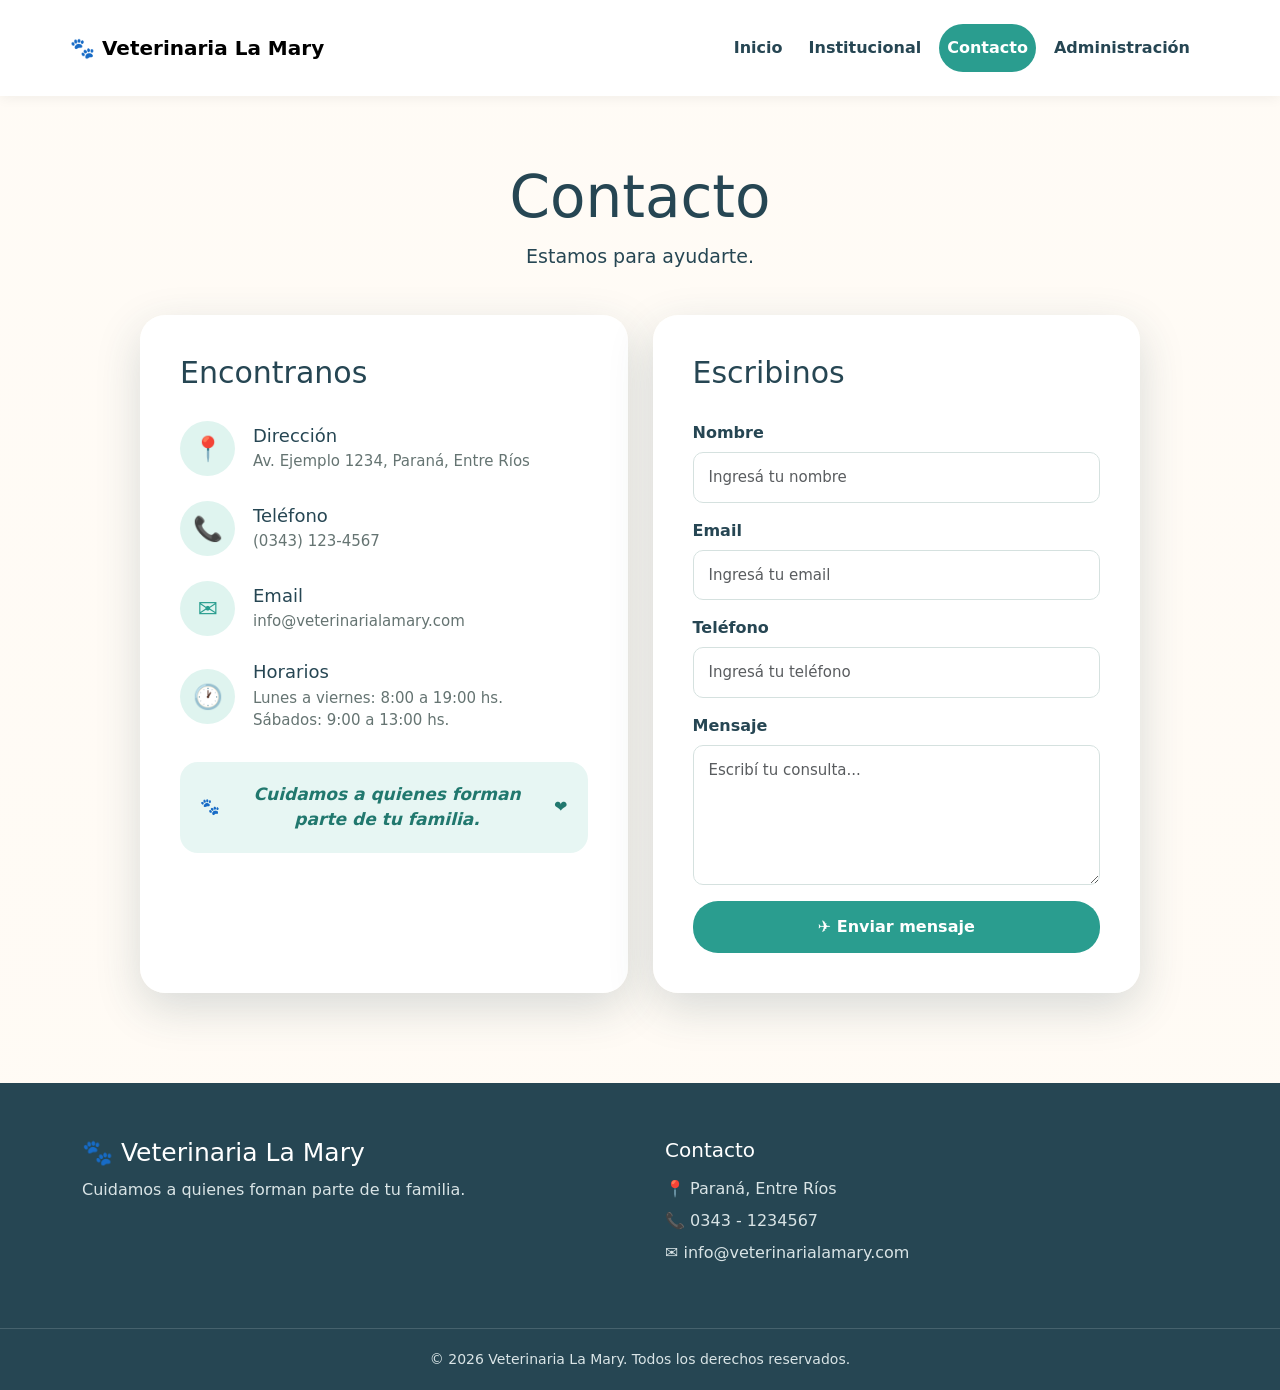
==== contacto.html @ 5f36e7ee "Add files via upload" ====
<!DOCTYPE html>
<html lang="es">

<head>
    <meta charset="UTF-8">
    <meta name="viewport" content="width=device-width, initial-scale=1.0">

    <title>Contacto | Veterinaria La Mary</title>

    <!-- CSS propio -->
    <link rel="stylesheet" href="style.css?v=3">
    <link rel="stylesheet" href="paginas.css?v=1">

    <!-- Bootstrap -->
    <link
        href="https://cdn.jsdelivr.net/npm/bootstrap@5.3.3/dist/css/bootstrap.min.css"
        rel="stylesheet"
    >
</head>

<body class="pagina-contacto">

    <!-- ENCABEZADO -->
    <header class="header">

        <nav class="navbar navbar-expand-lg">

            <div class="container contenedor nav">

                <!-- LOGO -->
                <a href="index.html" class="navbar-brand logo">
                    🐾 Veterinaria La Mary
                </a>

                <!-- BOTÓN DEL MENÚ EN CELULAR -->
                <button
                    class="navbar-toggler"
                    type="button"
                    data-bs-toggle="collapse"
                    data-bs-target="#menuPrincipal"
                    aria-controls="menuPrincipal"
                    aria-expanded="false"
                    aria-label="Abrir menú"
                >
                    <span class="navbar-toggler-icon"></span>
                </button>

                <!-- MENÚ -->
                <div class="collapse navbar-collapse" id="menuPrincipal">

                    <nav class="navbar-nav ms-auto">

                        <a
                            href="index.html"
                            class="nav-link"
                        >
                            Inicio
                        </a>

                        <a
                            href="institucional.html"
                            class="nav-link"
                        >
                            Institucional
                        </a>

                        <a
                            href="contacto.html"
                            class="nav-link activo"
                        >
                            Contacto
                        </a>

                        <a
                            href="admin.html"
                            class="nav-link"
                        >
                            Administración
                        </a>

                    </nav>

                </div>

            </div>

        </nav>

    </header>


    <!-- CONTENIDO -->
    <main class="pagina-contenido">

        <div class="container">

            <div class="titulo-pagina">

                <h1>
                    Contacto
                </h1>

                <p>
                    Estamos para ayudarte.
                </p>

            </div>


            <!-- INFORMACIÓN Y FORMULARIO -->
            <section class="contacto-grid">

                <!-- INFORMACIÓN -->
                <div class="tarjeta-contacto">

                    <h2>
                        Encontranos
                    </h2>


                    <div class="dato-contacto">

                        <div class="icono-contacto">
                            📍
                        </div>

                        <div>

                            <h3>
                                Dirección
                            </h3>

                            <p>
                                Av. Ejemplo 1234, Paraná, Entre Ríos
                            </p>

                        </div>

                    </div>


                    <div class="dato-contacto">

                        <div class="icono-contacto">
                            📞
                        </div>

                        <div>

                            <h3>
                                Teléfono
                            </h3>

                            <p>
                                (0343) 123-4567
                            </p>

                        </div>

                    </div>


                    <div class="dato-contacto">

                        <div class="icono-contacto">
                            ✉️
                        </div>

                        <div>

                            <h3>
                                Email
                            </h3>

                            <p>
                                info@veterinarialamary.com
                            </p>

                        </div>

                    </div>


                    <div class="dato-contacto">

                        <div class="icono-contacto">
                            🕐
                        </div>

                        <div>

                            <h3>
                                Horarios
                            </h3>

                            <p>
                                Lunes a viernes: 8:00 a 19:00 hs.
                            </p>

                            <p>
                                Sábados: 9:00 a 13:00 hs.
                            </p>

                        </div>

                    </div>


                    <div class="frase-contacto">

                        🐾

                        <p>
                            Cuidamos a quienes forman parte de tu familia.
                        </p>

                        ❤️

                    </div>

                </div>


                <!-- FORMULARIO -->
                <div class="tarjeta-contacto">

                    <h2>
                        Escribinos
                    </h2>


                    <form>

                        <!-- NOMBRE -->
                        <div class="campo mb-3">

                            <label
                                for="nombre"
                                class="form-label"
                            >
                                Nombre
                            </label>

                            <input
                                type="text"
                                id="nombre"
                                name="nombre"
                                class="form-control"
                                placeholder="Ingresá tu nombre"
                            >

                        </div>


                        <!-- EMAIL -->
                        <div class="campo mb-3">

                            <label
                                for="email"
                                class="form-label"
                            >
                                Email
                            </label>

                            <input
                                type="email"
                                id="email"
                                name="email"
                                class="form-control"
                                placeholder="Ingresá tu email"
                            >

                        </div>


                        <!-- TELÉFONO -->
                        <div class="campo mb-3">

                            <label
                                for="telefono"
                                class="form-label"
                            >
                                Teléfono
                            </label>

                            <input
                                type="tel"
                                id="telefono"
                                name="telefono"
                                class="form-control"
                                placeholder="Ingresá tu teléfono"
                            >

                        </div>


                        <!-- MENSAJE -->
                        <div class="campo mb-3">

                            <label
                                for="mensaje"
                                class="form-label"
                            >
                                Mensaje
                            </label>

                            <textarea
                                id="mensaje"
                                name="mensaje"
                                class="form-control"
                                rows="5"
                                placeholder="Escribí tu consulta..."
                            ></textarea>

                        </div>


                        <!-- BOTÓN -->
                        <button
                            type="submit"
                            class="btn"
                        >
                            ✈️ Enviar mensaje
                        </button>

                    </form>

                </div>

            </section>

        </div>

    </main>


    <!-- PIE DE PÁGINA -->
    <footer class="footer">

        <div class="container contenedor footer-contenido">

            <div>

                <h3>
                    🐾 Veterinaria La Mary
                </h3>

                <p>
                    Cuidamos a quienes forman parte de tu familia.
                </p>

            </div>


            <div>

                <h4>
                    Contacto
                </h4>

                <p>
                    📍 Paraná, Entre Ríos
                </p>

                <p>
                    📞 0343 - 1234567
                </p>

                <p>
                    ✉️ info@veterinarialamary.com
                </p>

            </div>

        </div>


        <div class="footer-bottom">

            <p>
                © 2026 Veterinaria La Mary. Todos los derechos reservados.
            </p>

        </div>

    </footer>


    <!-- JavaScript de Bootstrap -->
    <script
        src="https://cdn.jsdelivr.net/npm/bootstrap@5.3.3/dist/js/bootstrap.bundle.min.js">
    </script>

    <script src="js/app.js"></script>

</body>

</html>
---- style.css ----
/* =========================
   CONFIGURACIÓN GENERAL
========================= */

:root {
    --verde: #2a9d8f;
    --verde-oscuro: #21786e;
    --verde-claro: #70c1b3;

    --crema: #fffaf3;
    --crema-oscuro: #f5eee3;

    --azul: #264653;

    --blanco: #ffffff;

    --gris: #f3f7f6;
    --gris-texto: #657472;
}

* {
    margin: 0;
    padding: 0;
    box-sizing: border-box;
}

html {
    scroll-behavior: smooth;
}

body {
    font-family: Arial, Helvetica, sans-serif;
    color: var(--azul);
    background-color: var(--crema);
    line-height: 1.6;
}

img {
    max-width: 100%;
    display: block;
}

a {
    text-decoration: none;
    color: inherit;
}

.contenedor {
    width: min(1100px, 90%);
    margin: 0 auto;
}


/* =========================
   HEADER
========================= */

.header {
    background-color: var(--blanco);
    position: sticky;
    top: 0;
    z-index: 1000;
    box-shadow: 0 2px 12px rgba(0, 0, 0, 0.06);
}

.nav {
    min-height: 80px;
    display: flex;
    align-items: center;
    justify-content: space-between;
    gap: 30px;
}

.logo {
    font-size: 28px;
    font-weight: 800;
    color: var(--azul);
    white-space: nowrap;
}

.nav nav {
    display: flex;
    align-items: center;
    gap: 10px;
}

.nav nav a {
    padding: 12px 20px;
    border-radius: 30px;
    font-weight: 700;
    color: var(--azul);
    transition: 0.3s ease;
}

.nav nav a:hover {
    color: var(--verde);
    background-color: #eaf7f5;
}

.nav nav a.activo {
    background-color: var(--verde);
    color: var(--blanco);
}


/* =========================
   PORTADA / HERO
========================= */

.hero {
    min-height: 650px;

    background-image:
        linear-gradient(
            rgba(38, 70, 83, 0.55),
            rgba(38, 70, 83, 0.55)
        ),
        url("./img/portada.jpg");

    background-size: cover;
    background-position: center;

    display: flex;
    align-items: center;
}

.hero-contenido {
    width: min(1100px, 90%);
    margin: 0 auto;
    color: var(--blanco);
    max-width: 720px;
}

.etiqueta {
    display: inline-block;
    background-color: rgba(255, 255, 255, 0.92);
    color: var(--verde-oscuro);
    padding: 8px 18px;
    border-radius: 30px;
    font-weight: 700;
    margin-bottom: 20px;
}

.hero h1 {
    font-size: clamp(42px, 6vw, 72px);
    line-height: 1.08;
    margin-bottom: 25px;
    font-weight: 800;
}

.hero h1 span {
    display: block;
    color: #bcebe4;
}

.hero p {
    font-size: 20px;
    max-width: 650px;
    margin-bottom: 30px;
}

.botones {
    display: flex;
    gap: 15px;
    flex-wrap: wrap;
}

.boton {
    display: inline-block;
    padding: 14px 28px;
    border-radius: 30px;
    font-weight: 700;
    transition: 0.3s ease;
    border: 2px solid transparent;
}

.boton-principal {
    background-color: var(--verde);
    color: var(--blanco);
}

.boton-principal:hover {
    background-color: var(--verde-oscuro);
    transform: translateY(-2px);
}

.boton-secundario {
    background-color: transparent;
    color: var(--blanco);
    border-color: var(--blanco);
}

.boton-secundario:hover {
    background-color: var(--blanco);
    color: var(--azul);
}

.boton-blanco {
    background-color: var(--blanco);
    color: var(--verde-oscuro);
}

.boton-blanco:hover {
    transform: translateY(-2px);
}


/* =========================
   SECCIONES
========================= */

.seccion {
    padding: 90px 0;
}

.titulo-seccion {
    text-align: center;
    max-width: 750px;
    margin: 0 auto 50px;
}

.titulo-seccion > span {
    display: inline-block;
    color: var(--verde);
    font-weight: 800;
    text-transform: uppercase;
    letter-spacing: 1px;
    margin-bottom: 12px;
}

.titulo-seccion h2 {
    font-size: clamp(32px, 4vw, 48px);
    line-height: 1.15;
    margin-bottom: 18px;
}

.titulo-seccion p {
    color: var(--gris-texto);
    font-size: 18px;
}


/* =========================
   BENEFICIOS
========================= */

.beneficios {
    background-color: var(--crema);
}

.beneficios-grid {
    width: 100%;
}

.beneficio {
    background-color: var(--blanco);
    padding: 40px 30px;
    text-align: center;
    border-radius: 24px;
    box-shadow: 0 10px 30px rgba(38, 70, 83, 0.08);
    transition: 0.3s ease;
}

.beneficio:hover {
    transform: translateY(-6px);
}

.icono {
    width: 75px;
    height: 75px;
    margin: 0 auto 25px;
    border-radius: 50%;
    background-color: #e5f6f3;

    display: flex;
    align-items: center;
    justify-content: center;

    font-size: 35px;
}

.beneficio h3 {
    font-size: 22px;
    margin-bottom: 12px;
}

.beneficio p {
    color: var(--gris-texto);
}


/* =========================
   PROFESIONALES
========================= */

.equipo {
    background-color: var(--gris);
}

.profesionales-grid {
    width: 100%;
}

.profesional {
    transition: 0.3s ease;
}

.profesional:hover {
    transform: translateY(-6px);
}

.profesional .card {
    height: 100%;
    background-color: var(--blanco);
    border: none;
    border-radius: 22px;
    overflow: hidden;
    box-shadow: 0 10px 30px rgba(38, 70, 83, 0.08);
}

.profesional img {
    width: 100%;
    height: 300px;
    object-fit: cover;
}

.profesional-contenido {
    padding: 25px;
}

.especialidad {
    display: inline-block;
    background-color: #e4f6f3;
    color: var(--verde-oscuro);
    padding: 6px 13px;
    border-radius: 20px;
    font-size: 13px;
    font-weight: 700;
    margin-bottom: 15px;
}

.profesional h3 {
    font-size: 25px;
    margin-bottom: 10px;
}

.profesional p {
    color: var(--gris-texto);
}


/* =========================
   MASCOTAS
========================= */

.mascotas {
    background-color: var(--crema);
}

.mascotas-contenedor {
    display: grid;
    grid-template-columns: 1fr 1fr;
    gap: 70px;
    align-items: center;
}

.mascotas-imagen img {
    width: 100%;
    height: 450px;
    object-fit: cover;
    border-radius: 30px;
    box-shadow: 0 15px 35px rgba(38, 70, 83, 0.12);
}

.mascotas-texto .etiqueta {
    background-color: #e4f6f3;
    color: var(--verde-oscuro);
}

.mascotas-texto h2 {
    font-size: clamp(32px, 4vw, 48px);
    line-height: 1.15;
    margin-bottom: 20px;
}

.mascotas-texto p {
    color: var(--gris-texto);
    font-size: 18px;
    margin-bottom: 25px;
}


/* =========================
   CTA
========================= */

.cta {
    background-color: var(--verde);
    color: var(--blanco);
    text-align: center;
    padding: 80px 0;
}

.cta h2 {
    font-size: clamp(32px, 4vw, 48px);
    margin-bottom: 10px;
}

.cta p {
    font-size: 19px;
    margin-bottom: 25px;
}


/* =========================
   FOOTER
========================= */

.footer {
    background-color: var(--azul);
    color: var(--blanco);
}

.footer-contenido {
    padding: 55px 0;
    display: grid;
    grid-template-columns: 1fr 1fr;
    gap: 50px;
}

.footer h3 {
    font-size: 25px;
    margin-bottom: 10px;
}

.footer h4 {
    font-size: 20px;
    margin-bottom: 15px;
}

.footer p {
    color: #d9e4e6;
    margin-bottom: 8px;
}

.footer-bottom {
    border-top: 1px solid rgba(255, 255, 255, 0.15);
    text-align: center;
    padding: 20px;
}

.footer-bottom p {
    margin: 0;
    font-size: 14px;
}


/* =========================
   RESPONSIVE
========================= */

@media (max-width: 900px) {

    .mascotas-contenedor {
        grid-template-columns: 1fr;
        gap: 40px;
    }

    .hero {
        min-height: 580px;
    }
}


@media (max-width: 700px) {

    .nav {
        flex-direction: column;
        justify-content: center;
        padding: 20px 0;
    }

    .logo {
        font-size: 24px;
    }

    .nav nav {
        flex-wrap: wrap;
        justify-content: center;
    }

    .nav nav a {
        padding: 9px 13px;
    }

    .hero {
        min-height: 600px;
        background-position: center;
    }

    .hero-contenido {
        text-align: center;
    }

    .hero h1 {
        font-size: 42px;
    }

    .hero p {
        font-size: 17px;
    }

    .botones {
        justify-content: center;
    }

    .seccion {
        padding: 65px 0;
    }

    .profesional img {
        height: 280px;
    }

    .mascotas-imagen img {
        height: 350px;
    }

    .footer-contenido {
        grid-template-columns: 1fr;
        gap: 30px;
        text-align: center;
    }
}


/* =========================================
   PAGINAS INSTITUCIONAL Y CONTACTO
========================================= */

.pagina-institucional,
.pagina-contacto {
    background-image:
        linear-gradient(
            rgba(255, 250, 243, 0.72),
            rgba(255, 250, 243, 0.82)
        ),
        url("./img/mascotas.jpg");

    background-size: cover;
    background-position: center;
    background-attachment: fixed;
}


/* =========================
   CONTENIDO GENERAL
========================= */

.pagina-contenido {
    min-height: calc(100vh - 80px);
    padding: 75px 20px 90px;
}


/* =========================
   TITULO
========================= */

.titulo-pagina {
    text-align: center;
    max-width: 800px;
    margin: 0 auto 45px;
}

.titulo-pagina h1 {
    color: var(--azul);
    font-size: clamp(38px, 5vw, 58px);
    line-height: 1.1;
    margin-bottom: 12px;
}

.titulo-pagina p {
    color: var(--azul);
    font-size: 19px;
}


/* =========================================
   INSTITUCIONAL
========================================= */

.tarjeta-institucional {
    width: min(950px, 100%);
    margin: 0 auto;
    padding: 45px;
    background: rgba(255, 255, 255, 0.92);
    border-radius: 25px;
    box-shadow: 0 15px 45px rgba(38, 70, 83, 0.15);
    backdrop-filter: blur(5px);
}

.bloque-institucional {
    display: grid;
    grid-template-columns: 75px 1fr;
    gap: 25px;
    align-items: start;
    padding: 25px 0;
    border-bottom: 1px solid #e5eeee;
}

.bloque-institucional:first-child {
    padding-top: 0;
}

.icono-institucional {
    width: 65px;
    height: 65px;
    border-radius: 50%;
    background-color: #dff4ef;
    color: var(--verde);
    display: flex;
    align-items: center;
    justify-content: center;
    font-size: 30px;
}

.bloque-institucional h2 {
    color: var(--azul);
    font-size: 27px;
    margin-bottom: 10px;
}

.bloque-institucional p {
    color: var(--gris-texto);
    font-size: 17px;
    margin-bottom: 8px;
}


/* =========================
   VALORES
========================= */

.valores-institucional {
    padding-top: 30px;
}

.titulo-valores {
    display: flex;
    align-items: center;
    gap: 20px;
    margin-bottom: 25px;
}

.titulo-valores h2 {
    color: var(--azul);
    font-size: 27px;
}

.valores-grid {
    display: grid;
    grid-template-columns: repeat(3, 1fr);
    gap: 20px;
}

.valor {
    background-color: rgba(228, 246, 243, 0.75);
    border-radius: 18px;
    padding: 25px 20px;
    text-align: center;
}

.valor > span {
    font-size: 30px;
    display: block;
    margin-bottom: 10px;
}

.valor h3 {
    color: var(--azul);
    font-size: 19px;
    margin-bottom: 8px;
}

.valor p {
    color: var(--gris-texto);
    font-size: 15px;
}


/* =========================================
   CONTACTO
========================================= */

.contacto-grid {
    width: min(1000px, 100%);
    margin: 0 auto;
    display: grid;
    grid-template-columns: 1fr 1fr;
    gap: 25px;
}

.tarjeta-contacto {
    background: rgba(255, 255, 255, 0.93);
    border-radius: 25px;
    padding: 40px;
    box-shadow: 0 15px 45px rgba(38, 70, 83, 0.15);
    backdrop-filter: blur(5px);
}

.tarjeta-contacto h2 {
    color: var(--azul);
    font-size: 30px;
    margin-bottom: 30px;
}


/* =========================
   DATOS
========================= */

.dato-contacto {
    display: grid;
    grid-template-columns: 60px 1fr;
    gap: 18px;
    align-items: center;
    margin-bottom: 25px;
}

.icono-contacto {
    width: 55px;
    height: 55px;
    border-radius: 50%;
    background-color: #dff4ef;
    color: var(--verde);
    display: flex;
    align-items: center;
    justify-content: center;
    font-size: 25px;
}

.dato-contacto h3 {
    color: var(--azul);
    font-size: 18px;
    margin-bottom: 3px;
}

.dato-contacto p {
    color: var(--gris-texto);
    font-size: 15px;
    margin: 0;
}


/* =========================
   FRASE
========================= */

.frase-contacto {
    margin-top: 30px;
    padding: 20px;
    background-color: #e7f6f3;
    border-radius: 18px;
    display: flex;
    align-items: center;
    justify-content: center;
    gap: 15px;
    color: var(--verde-oscuro);
    text-align: center;
}

.frase-contacto p {
    font-size: 17px;
    font-style: italic;
    font-weight: 700;
    margin: 0;
}


/* =========================
   FORMULARIO
========================= */

.campo {
    margin-bottom: 18px;
}

.campo label {
    display: block;
    color: var(--azul);
    font-weight: 700;
    margin-bottom: 7px;
}

.campo input,
.campo textarea {
    width: 100%;
    border: 1px solid #d5e1df;
    border-radius: 10px;
    padding: 13px 15px;
    font-family: inherit;
    font-size: 15px;
    background-color: rgba(255, 255, 255, 0.9);
    color: var(--azul);
    outline: none;
    transition: 0.3s ease;
}

.campo input:focus,
.campo textarea:focus {
    border-color: var(--verde);
    box-shadow: 0 0 0 3px rgba(42, 157, 143, 0.12);
}

.campo textarea {
    resize: vertical;
}

.tarjeta-contacto button {
    width: 100%;
    border: none;
    border-radius: 25px;
    padding: 14px;
    background-color: var(--verde);
    color: white;
    font-size: 16px;
    font-weight: 700;
    cursor: pointer;
    transition: 0.3s ease;
}

.tarjeta-contacto button:hover {
    background-color: var(--verde-oscuro);
    transform: translateY(-2px);
}


/* =========================================
   RESPONSIVE - PAGINAS INTERNAS
========================================= */

@media (max-width: 800px) {

    .tarjeta-institucional {
        padding: 30px 25px;
    }

    .valores-grid {
        grid-template-columns: 1fr;
    }

    .contacto-grid {
        grid-template-columns: 1fr;
    }

}


@media (max-width: 600px) {

    .pagina-contenido {
        padding: 50px 15px 70px;
    }

    .bloque-institucional {
        grid-template-columns: 1fr;
        text-align: center;
    }

    .icono-institucional {
        margin: 0 auto;
    }

    .titulo-valores {
        flex-direction: column;
        text-align: center;
    }

    .tarjeta-contacto {
        padding: 30px 22px;
    }

}


/* =========================================
   NAVBAR BOOTSTRAP - ADMINISTRACIÓN
========================================= */

/* Fondo blanco igual al navbar de Contacto */

.pagina-contacto > .navbar {
    background-color: var(--blanco);
    min-height: 80px;
    box-shadow: 0 2px 12px rgba(0, 0, 0, 0.06);
    position: sticky;
    top: 0;
    z-index: 1000;
}


/* Nombre Veterinaria La Mary */

.pagina-contacto > .navbar .navbar-brand {
    color: var(--azul) !important;
    font-size: 28px;
    font-weight: 800;
    transition: 0.3s ease;
}

.pagina-contacto > .navbar .navbar-brand:hover {
    color: var(--verde) !important;
}


/* Links del menú */

.pagina-contacto > .navbar .nav-link {
    color: var(--azul) !important;
    font-weight: 700;
    padding: 12px 20px !important;
    border-radius: 30px;
    margin-left: 4px;
    transition: 0.3s ease;
}


/* Efecto al pasar el mouse */

.pagina-contacto > .navbar .nav-link:hover {
    color: var(--verde) !important;
    background-color: #eaf7f5;
}


/* Página activa */

.pagina-contacto > .navbar .nav-link.active {
    background-color: var(--verde) !important;
    color: var(--blanco) !important;
}


/* Botón hamburguesa */

.pagina-contacto > .navbar .navbar-toggler {
    border: 2px solid var(--azul);
    padding: 7px 10px;
}

.pagina-contacto > .navbar .navbar-toggler:focus {
    box-shadow: 0 0 0 3px rgba(42, 157, 143, 0.20);
}


/* Icono hamburguesa */

.pagina-contacto > .navbar .navbar-toggler-icon {
    background-image: url("data:image/svg+xml,%3csvg xmlns='http://www.w3.org/2000/svg' viewBox='0 0 30 30'%3e%3cpath stroke='%23264653' stroke-linecap='round' stroke-miterlimit='10' stroke-width='2' d='M4 7h22M4 15h22M4 23h22'/%3e%3c/svg%3e");
}


/* =========================================
   NAVBAR BOOTSTRAP - RESPONSIVE
========================================= */

@media (max-width: 991.98px) {

    .pagina-contacto > .navbar .navbar-collapse {
        background-color: var(--blanco);
        padding: 15px 0;
        margin-top: 10px;
        border-radius: 15px;
    }

    .pagina-contacto > .navbar .nav-link {
        margin: 4px 10px;
        text-align: center;
    }

}


@media (max-width: 700px) {

    .pagina-contacto > .navbar .navbar-brand {
        font-size: 23px;
    }

}
---- paginas.css ----
/* =========================================
   INSTITUCIONAL Y CONTACTO
========================================= */

.pagina-institucional,
.pagina-contacto {
    background:
        linear-gradient(
            rgba(255, 250, 243, 0.78),
            rgba(255, 250, 243, 0.88)
        ),
        url("./img/mascotas.jpg") center / cover fixed;
}

/* CONTENIDO GENERAL */

.pagina-contenido {
    min-height: calc(100vh - 80px);
    padding: 70px 20px 90px;
}

.titulo-pagina {
    text-align: center;
    max-width: 800px;
    margin: 0 auto 45px;
}

.titulo-pagina h1 {
    color: var(--azul);
    font-size: clamp(38px, 5vw, 58px);
    margin: 0 0 12px;
}

.titulo-pagina p {
    color: var(--azul);
    font-size: 19px;
    margin: 0;
}

/* =========================================
   INSTITUCIONAL
========================================= */

.tarjeta-institucional {
    width: min(950px, 100%);
    margin: 0 auto;
    padding: 45px;
    box-sizing: border-box;
    background: rgba(255, 255, 255, 0.94);
    border-radius: 25px;
    box-shadow: 0 15px 45px rgba(38, 70, 83, 0.18);
}

.bloque-institucional {
    display: grid;
    grid-template-columns: 70px 1fr;
    gap: 25px;
    align-items: start;
    padding: 25px 0;
    border-bottom: 1px solid #e5eeee;
}

.bloque-institucional:first-child {
    padding-top: 0;
}

.icono-institucional {
    width: 65px;
    height: 65px;
    border-radius: 50%;
    background: #dff4ef;
    display: flex;
    align-items: center;
    justify-content: center;
    font-size: 28px;
}

.bloque-institucional h2,
.titulo-valores h2 {
    color: var(--azul);
    font-size: 27px;
    margin: 0 0 10px;
}

.bloque-institucional p {
    color: var(--gris-texto);
    font-size: 17px;
    line-height: 1.7;
    margin: 0 0 8px;
}

.valores-institucional {
    padding-top: 30px;
}

.titulo-valores {
    display: flex;
    align-items: center;
    gap: 20px;
    margin-bottom: 25px;
}

.valores-grid {
    display: grid;
    grid-template-columns: repeat(3, 1fr);
    gap: 20px;
}

.valor {
    background: #e7f6f3;
    border-radius: 18px;
    padding: 25px 20px;
    text-align: center;
}

.valor > span {
    display: block;
    font-size: 30px;
    margin-bottom: 10px;
}

.valor h3 {
    color: var(--azul);
    font-size: 19px;
    margin: 0 0 8px;
}

.valor p {
    color: var(--gris-texto);
    font-size: 15px;
    line-height: 1.5;
    margin: 0;
}

/* =========================================
   CONTACTO
========================================= */

.contacto-grid {
    width: min(1000px, 100%);
    margin: 0 auto;
    display: grid;
    grid-template-columns: 1fr 1fr;
    gap: 25px;
}

.tarjeta-contacto {
    background: rgba(255, 255, 255, 0.94);
    border-radius: 25px;
    padding: 40px;
    box-sizing: border-box;
    box-shadow: 0 15px 45px rgba(38, 70, 83, 0.18);
}

.tarjeta-contacto h2 {
    color: var(--azul);
    font-size: 30px;
    margin: 0 0 30px;
}

.dato-contacto {
    display: grid;
    grid-template-columns: 55px 1fr;
    gap: 18px;
    align-items: center;
    margin-bottom: 25px;
}

.icono-contacto {
    width: 55px;
    height: 55px;
    border-radius: 50%;
    background: #dff4ef;
    display: flex;
    align-items: center;
    justify-content: center;
    font-size: 24px;
}

.dato-contacto h3 {
    color: var(--azul);
    font-size: 18px;
    margin: 0 0 4px;
}

.dato-contacto p {
    color: var(--gris-texto);
    font-size: 15px;
    margin: 0;
    line-height: 1.5;
}

.frase-contacto {
    margin-top: 30px;
    padding: 20px;
    background: #e7f6f3;
    border-radius: 18px;
    display: flex;
    align-items: center;
    justify-content: center;
    gap: 15px;
    text-align: center;
}

.frase-contacto p {
    color: var(--verde-oscuro);
    font-size: 17px;
    font-style: italic;
    font-weight: 700;
    margin: 0;
}

/* FORMULARIO */

.campo {
    margin-bottom: 18px;
}

.campo label {
    display: block;
    color: var(--azul);
    font-weight: 700;
    margin-bottom: 7px;
}

.campo input,
.campo textarea {
    width: 100%;
    box-sizing: border-box;
    border: 1px solid #d5e1df;
    border-radius: 10px;
    padding: 13px 15px;
    font-family: inherit;
    font-size: 15px;
    background: white;
    color: var(--azul);
    outline: none;
}

.campo input:focus,
.campo textarea:focus {
    border-color: var(--verde);
    box-shadow: 0 0 0 3px rgba(42, 157, 143, 0.12);
}

.campo textarea {
    resize: vertical;
}

.tarjeta-contacto button {
    width: 100%;
    border: none;
    border-radius: 25px;
    padding: 14px;
    background: var(--verde);
    color: white;
    font-size: 16px;
    font-weight: 700;
    cursor: pointer;
}

.tarjeta-contacto button:hover {
    background: var(--verde-oscuro);
}

/* =========================================
   RESPONSIVE
========================================= */

@media (max-width: 800px) {

    .contacto-grid {
        grid-template-columns: 1fr;
    }

    .valores-grid {
        grid-template-columns: 1fr;
    }

    .tarjeta-institucional {
        padding: 30px 25px;
    }
}

@media (max-width: 600px) {

    .pagina-contenido {
        padding: 50px 15px 70px;
    }

    .bloque-institucional {
        grid-template-columns: 1fr;
        text-align: center;
    }

    .icono-institucional {
        margin: 0 auto;
    }

    .titulo-valores {
        flex-direction: column;
        text-align: center;
    }

    .tarjeta-contacto {
        padding: 30px 22px;
    }
}
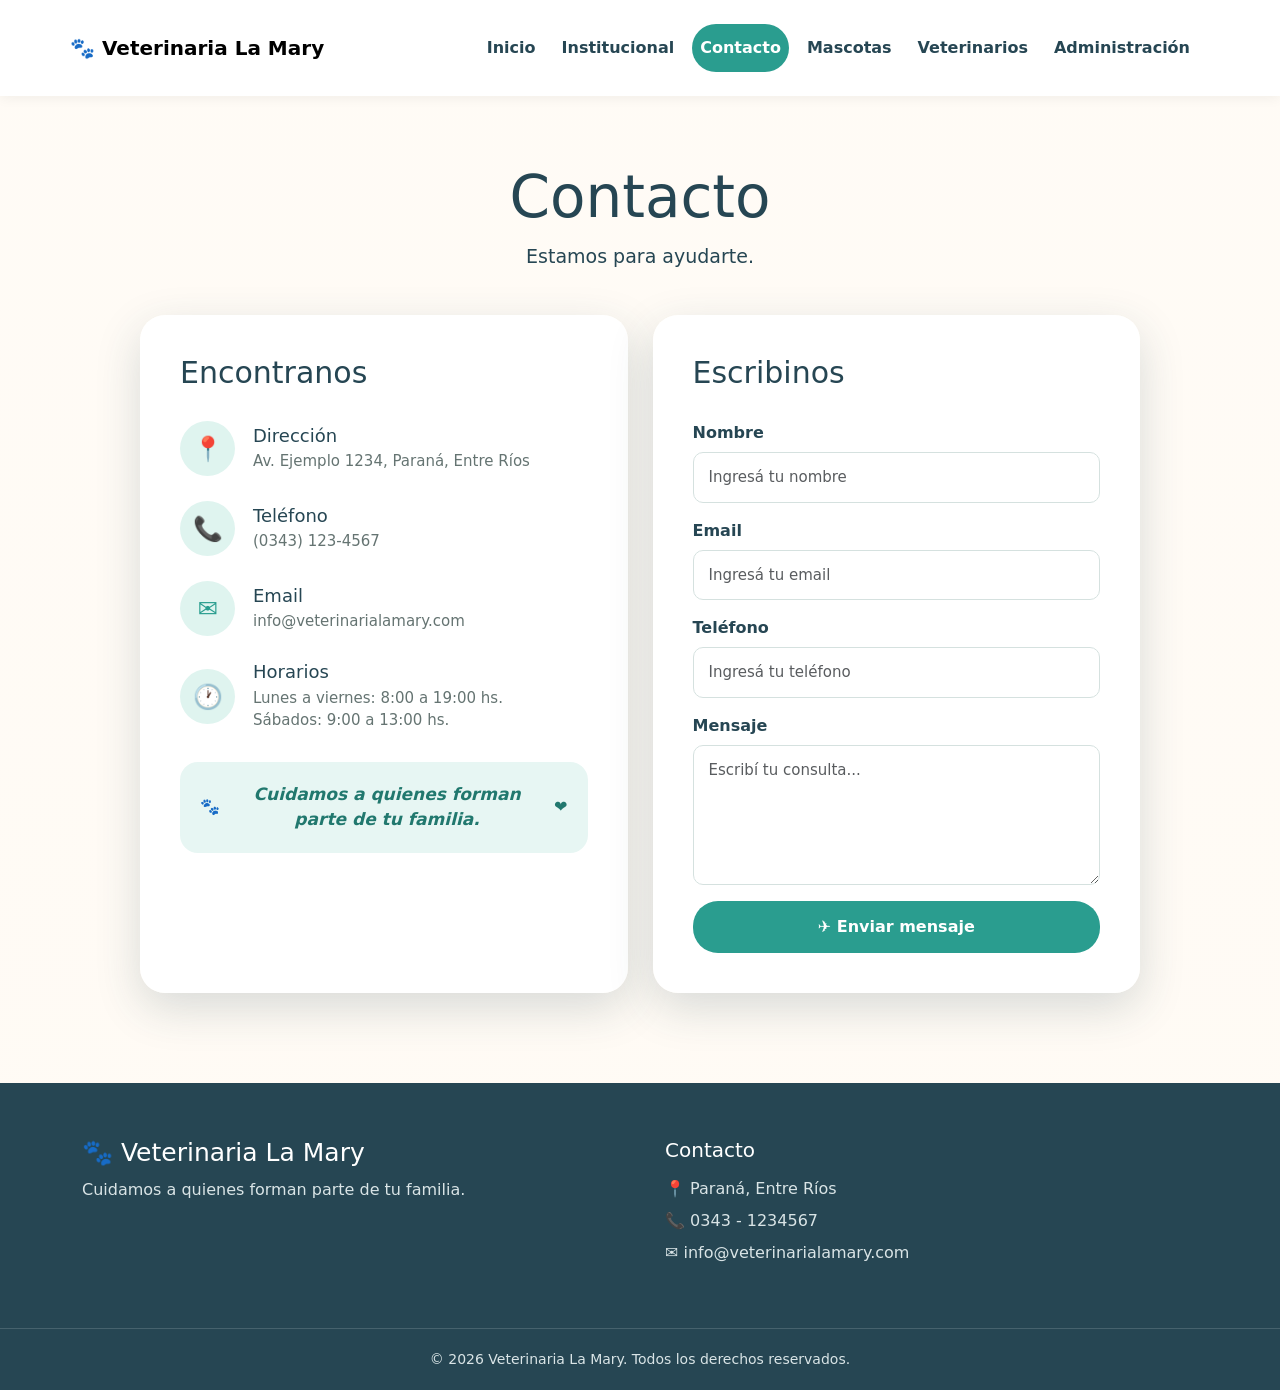
==== commit cafc49c7: "Refactor contacto.html to improve structure and content" ====
--- a/contacto.html
+++ b/contacto.html
@@ -1,398 +1,150 @@
+
 <!DOCTYPE html>
 <html lang="es">
-
 <head>
     <meta charset="UTF-8">
     <meta name="viewport" content="width=device-width, initial-scale=1.0">
-
     <title>Contacto | Veterinaria La Mary</title>
 
-    <!-- CSS propio -->
     <link rel="stylesheet" href="style.css?v=3">
     <link rel="stylesheet" href="paginas.css?v=1">
-
-    <!-- Bootstrap -->
-    <link
-        href="https://cdn.jsdelivr.net/npm/bootstrap@5.3.3/dist/css/bootstrap.min.css"
-        rel="stylesheet"
-    >
+    <link href="https://cdn.jsdelivr.net/npm/bootstrap@5.3.3/dist/css/bootstrap.min.css" rel="stylesheet">
 </head>
 
 <body class="pagina-contacto">
 
-    <!-- ENCABEZADO -->
-    <header class="header">
+<header class="header">
+    <nav class="navbar navbar-expand-lg">
+        <div class="container contenedor nav">
+            <a href="index.html" class="navbar-brand logo">🐾 Veterinaria La Mary</a>
 
-        <nav class="navbar navbar-expand-lg">
+            <button class="navbar-toggler" type="button" data-bs-toggle="collapse"
+                data-bs-target="#menuPrincipal" aria-controls="menuPrincipal"
+                aria-expanded="false" aria-label="Abrir menú">
+                <span class="navbar-toggler-icon"></span>
+            </button>
 
-            <div class="container contenedor nav">
+            <div class="collapse navbar-collapse" id="menuPrincipal">
+                <nav class="navbar-nav ms-auto">
+                    <a href="index.html" class="nav-link">Inicio</a>
+                    <a href="institucional.html" class="nav-link">Institucional</a>
+                    <a href="contacto.html" class="nav-link activo">Contacto</a>
+                    <a href="mascotas.html" class="nav-link">Mascotas</a>
+                    <a href="veterinarios.html" class="nav-link">Veterinarios</a>
+                    <a href="admin.html" class="nav-link">Administración</a>
+                </nav>
+            </div>
+        </div>
+    </nav>
+</header>
 
-                <!-- LOGO -->
-                <a href="index.html" class="navbar-brand logo">
-                    🐾 Veterinaria La Mary
-                </a>
+<main class="pagina-contenido">
+    <div class="container">
+        <div class="titulo-pagina">
+            <h1>Contacto</h1>
+            <p>Estamos para ayudarte.</p>
+        </div>
 
-                <!-- BOTÓN DEL MENÚ EN CELULAR -->
-                <button
-                    class="navbar-toggler"
-                    type="button"
-                    data-bs-toggle="collapse"
-                    data-bs-target="#menuPrincipal"
-                    aria-controls="menuPrincipal"
-                    aria-expanded="false"
-                    aria-label="Abrir menú"
-                >
-                    <span class="navbar-toggler-icon"></span>
-                </button>
+        <section class="contacto-grid">
+            <div class="tarjeta-contacto">
+                <h2>Encontranos</h2>
 
-                <!-- MENÚ -->
-                <div class="collapse navbar-collapse" id="menuPrincipal">
-
-                    <nav class="navbar-nav ms-auto">
-
-                        <a
-                            href="index.html"
-                            class="nav-link"
-                        >
-                            Inicio
-                        </a>
-
-                        <a
-                            href="institucional.html"
-                            class="nav-link"
-                        >
-                            Institucional
-                        </a>
-
-                        <a
-                            href="contacto.html"
-                            class="nav-link activo"
-                        >
-                            Contacto
-                        </a>
-
-                        <a
-                            href="admin.html"
-                            class="nav-link"
-                        >
-                            Administración
-                        </a>
-
-                    </nav>
-
+                <div class="dato-contacto">
+                    <div class="icono-contacto">📍</div>
+                    <div>
+                        <h3>Dirección</h3>
+                        <p>Av. Ejemplo 1234, Paraná, Entre Ríos</p>
+                    </div>
                 </div>
 
+                <div class="dato-contacto">
+                    <div class="icono-contacto">📞</div>
+                    <div>
+                        <h3>Teléfono</h3>
+                        <p>(0343) 123-4567</p>
+                    </div>
+                </div>
+
+                <div class="dato-contacto">
+                    <div class="icono-contacto">✉️</div>
+                    <div>
+                        <h3>Email</h3>
+                        <p>info@veterinarialamary.com</p>
+                    </div>
+                </div>
+
+                <div class="dato-contacto">
+                    <div class="icono-contacto">🕐</div>
+                    <div>
+                        <h3>Horarios</h3>
+                        <p>Lunes a viernes: 8:00 a 19:00 hs.</p>
+                        <p>Sábados: 9:00 a 13:00 hs.</p>
+                    </div>
+                </div>
+
+                <div class="frase-contacto">
+                    🐾
+                    <p>Cuidamos a quienes forman parte de tu familia.</p>
+                    ❤️
+                </div>
             </div>
 
-        </nav>
+            <div class="tarjeta-contacto">
+                <h2>Escribinos</h2>
 
-    </header>
-
-
-    <!-- CONTENIDO -->
-    <main class="pagina-contenido">
-
-        <div class="container">
-
-            <div class="titulo-pagina">
-
-                <h1>
-                    Contacto
-                </h1>
-
-                <p>
-                    Estamos para ayudarte.
-                </p>
-
-            </div>
-
-
-            <!-- INFORMACIÓN Y FORMULARIO -->
-            <section class="contacto-grid">
-
-                <!-- INFORMACIÓN -->
-                <div class="tarjeta-contacto">
-
-                    <h2>
-                        Encontranos
-                    </h2>
-
-
-                    <div class="dato-contacto">
-
-                        <div class="icono-contacto">
-                            📍
-                        </div>
-
-                        <div>
-
-                            <h3>
-                                Dirección
-                            </h3>
-
-                            <p>
-                                Av. Ejemplo 1234, Paraná, Entre Ríos
-                            </p>
-
-                        </div>
-
+                <form>
+                    <div class="campo mb-3">
+                        <label for="nombre" class="form-label">Nombre</label>
+                        <input type="text" id="nombre" name="nombre"
+                            class="form-control" placeholder="Ingresá tu nombre" required>
                     </div>
 
-
-                    <div class="dato-contacto">
-
-                        <div class="icono-contacto">
-                            📞
-                        </div>
-
-                        <div>
-
-                            <h3>
-                                Teléfono
-                            </h3>
-
-                            <p>
-                                (0343) 123-4567
-                            </p>
-
-                        </div>
-
+                    <div class="campo mb-3">
+                        <label for="email" class="form-label">Email</label>
+                        <input type="email" id="email" name="email"
+                            class="form-control" placeholder="Ingresá tu email" required>
                     </div>
 
-
-                    <div class="dato-contacto">
-
-                        <div class="icono-contacto">
-                            ✉️
-                        </div>
-
-                        <div>
-
-                            <h3>
-                                Email
-                            </h3>
-
-                            <p>
-                                info@veterinarialamary.com
-                            </p>
-
-                        </div>
-
+                    <div class="campo mb-3">
+                        <label for="telefono" class="form-label">Teléfono</label>
+                        <input type="tel" id="telefono" name="telefono"
+                            class="form-control" placeholder="Ingresá tu teléfono">
                     </div>
 
-
-                    <div class="dato-contacto">
-
-                        <div class="icono-contacto">
-                            🕐
-                        </div>
-
-                        <div>
-
-                            <h3>
-                                Horarios
-                            </h3>
-
-                            <p>
-                                Lunes a viernes: 8:00 a 19:00 hs.
-                            </p>
-
-                            <p>
-                                Sábados: 9:00 a 13:00 hs.
-                            </p>
-
-                        </div>
-
+                    <div class="campo mb-3">
+                        <label for="mensaje" class="form-label">Mensaje</label>
+                        <textarea id="mensaje" name="mensaje" class="form-control"
+                            rows="5" placeholder="Escribí tu consulta..." required></textarea>
                     </div>
 
+                    <button type="submit" class="btn">✈️ Enviar mensaje</button>
+                </form>
+            </div>
+        </section>
+    </div>
+</main>
 
-                    <div class="frase-contacto">
-
-                        🐾
-
-                        <p>
-                            Cuidamos a quienes forman parte de tu familia.
-                        </p>
-
-                        ❤️
-
-                    </div>
-
-                </div>
-
-
-                <!-- FORMULARIO -->
-                <div class="tarjeta-contacto">
-
-                    <h2>
-                        Escribinos
-                    </h2>
-
-
-                    <form>
-
-                        <!-- NOMBRE -->
-                        <div class="campo mb-3">
-
-                            <label
-                                for="nombre"
-                                class="form-label"
-                            >
-                                Nombre
-                            </label>
-
-                            <input
-                                type="text"
-                                id="nombre"
-                                name="nombre"
-                                class="form-control"
-                                placeholder="Ingresá tu nombre"
-                            >
-
-                        </div>
-
-
-                        <!-- EMAIL -->
-                        <div class="campo mb-3">
-
-                            <label
-                                for="email"
-                                class="form-label"
-                            >
-                                Email
-                            </label>
-
-                            <input
-                                type="email"
-                                id="email"
-                                name="email"
-                                class="form-control"
-                                placeholder="Ingresá tu email"
-                            >
-
-                        </div>
-
-
-                        <!-- TELÉFONO -->
-                        <div class="campo mb-3">
-
-                            <label
-                                for="telefono"
-                                class="form-label"
-                            >
-                                Teléfono
-                            </label>
-
-                            <input
-                                type="tel"
-                                id="telefono"
-                                name="telefono"
-                                class="form-control"
-                                placeholder="Ingresá tu teléfono"
-                            >
-
-                        </div>
-
-
-                        <!-- MENSAJE -->
-                        <div class="campo mb-3">
-
-                            <label
-                                for="mensaje"
-                                class="form-label"
-                            >
-                                Mensaje
-                            </label>
-
-                            <textarea
-                                id="mensaje"
-                                name="mensaje"
-                                class="form-control"
-                                rows="5"
-                                placeholder="Escribí tu consulta..."
-                            ></textarea>
-
-                        </div>
-
-
-                        <!-- BOTÓN -->
-                        <button
-                            type="submit"
-                            class="btn"
-                        >
-                            ✈️ Enviar mensaje
-                        </button>
-
-                    </form>
-
-                </div>
-
-            </section>
-
+<footer class="footer">
+    <div class="container contenedor footer-contenido">
+        <div>
+            <h3>🐾 Veterinaria La Mary</h3>
+            <p>Cuidamos a quienes forman parte de tu familia.</p>
         </div>
 
-    </main>
+        <div>
+            <h4>Contacto</h4>
+            <p>📍 Paraná, Entre Ríos</p>
+            <p>📞 0343 - 1234567</p>
+            <p>✉️ info@veterinarialamary.com</p>
+        </div>
+    </div>
 
+    <div class="footer-bottom">
+        <p>© 2026 Veterinaria La Mary. Todos los derechos reservados.</p>
+    </div>
+</footer>
 
-    <!-- PIE DE PÁGINA -->
-    <footer class="footer">
-
-        <div class="container contenedor footer-contenido">
-
-            <div>
-
-                <h3>
-                    🐾 Veterinaria La Mary
-                </h3>
-
-                <p>
-                    Cuidamos a quienes forman parte de tu familia.
-                </p>
-
-            </div>
-
-
-            <div>
-
-                <h4>
-                    Contacto
-                </h4>
-
-                <p>
-                    📍 Paraná, Entre Ríos
-                </p>
-
-                <p>
-                    📞 0343 - 1234567
-                </p>
-
-                <p>
-                    ✉️ info@veterinarialamary.com
-                </p>
-
-            </div>
-
-        </div>
-
-
-        <div class="footer-bottom">
-
-            <p>
-                © 2026 Veterinaria La Mary. Todos los derechos reservados.
-            </p>
-
-        </div>
-
-    </footer>
-
-
-    <!-- JavaScript de Bootstrap -->
-    <script
-        src="https://cdn.jsdelivr.net/npm/bootstrap@5.3.3/dist/js/bootstrap.bundle.min.js">
-    </script>
-
-    <script src="js/app.js"></script>
-
+<script src="https://cdn.jsdelivr.net/npm/bootstrap@5.3.3/dist/js/bootstrap.bundle.min.js"></script>
+<script src="js/app.js"></script>
 </body>
-
 </html>
